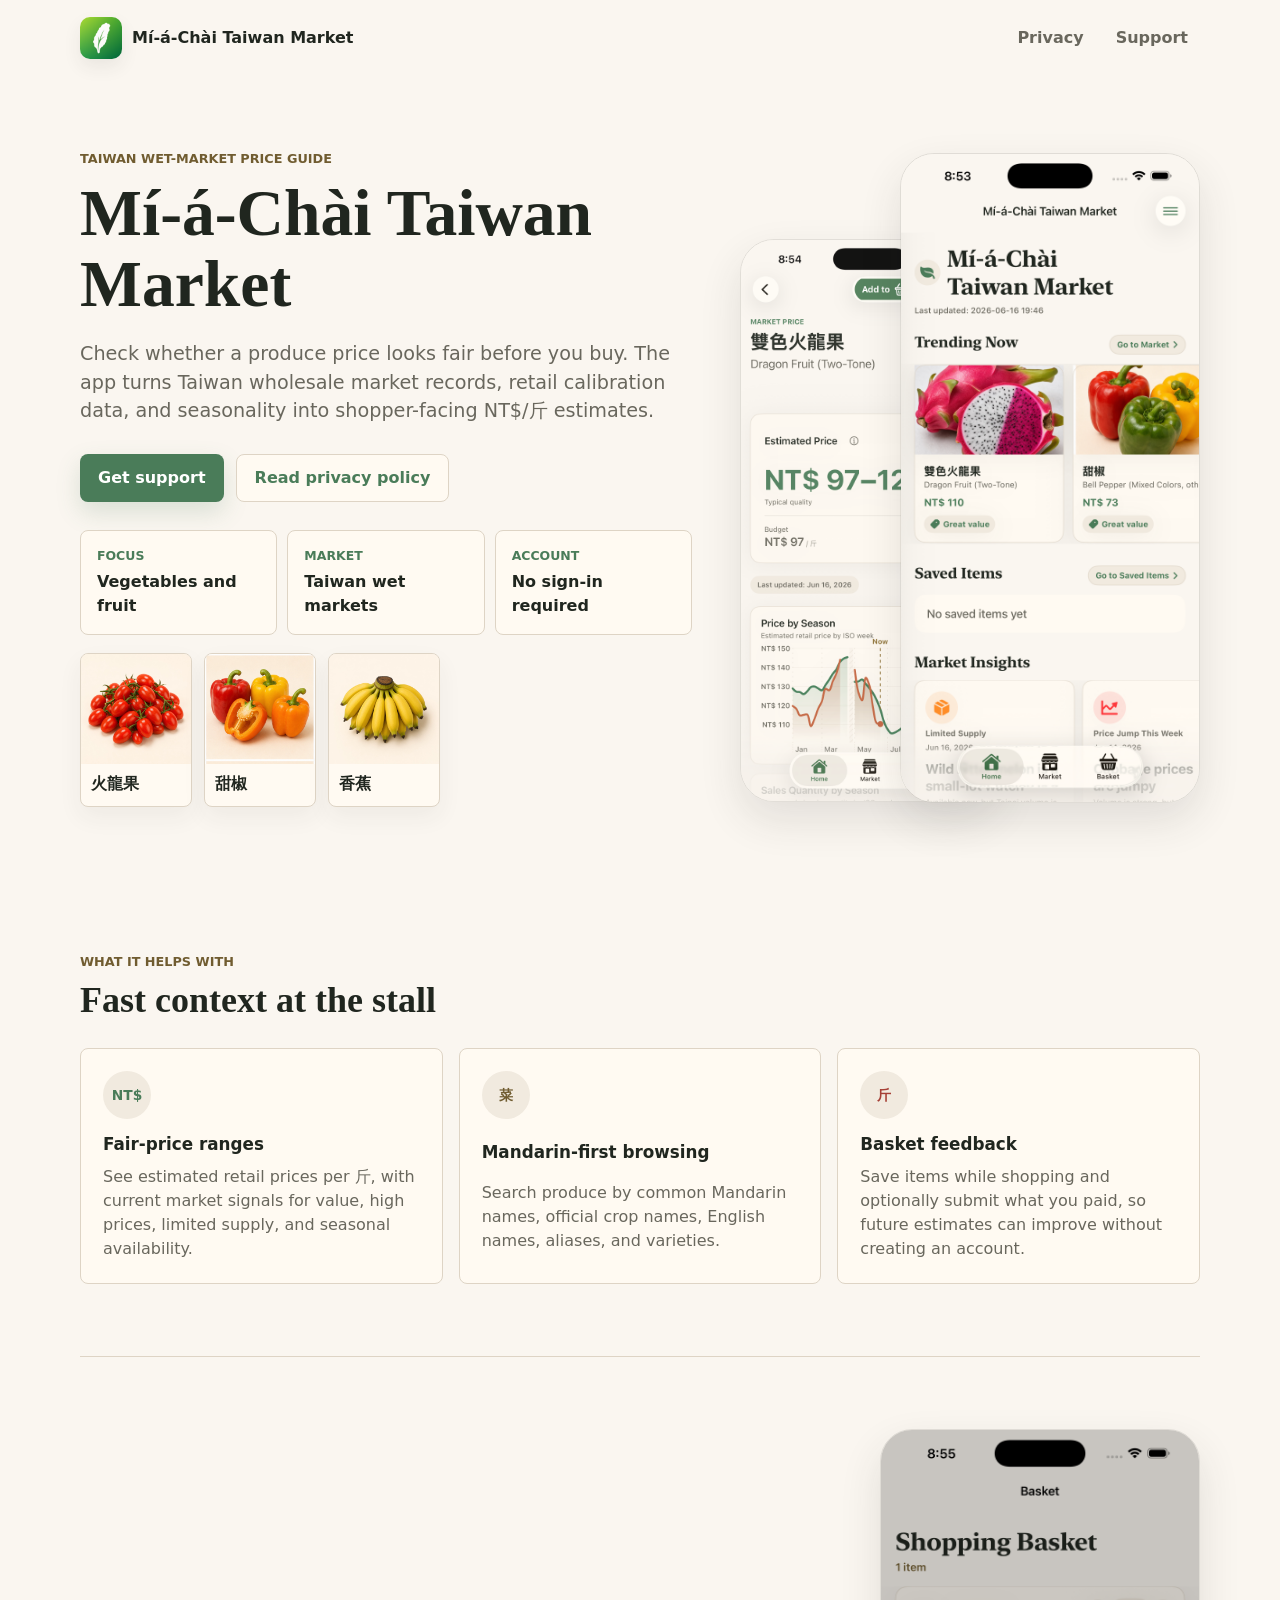
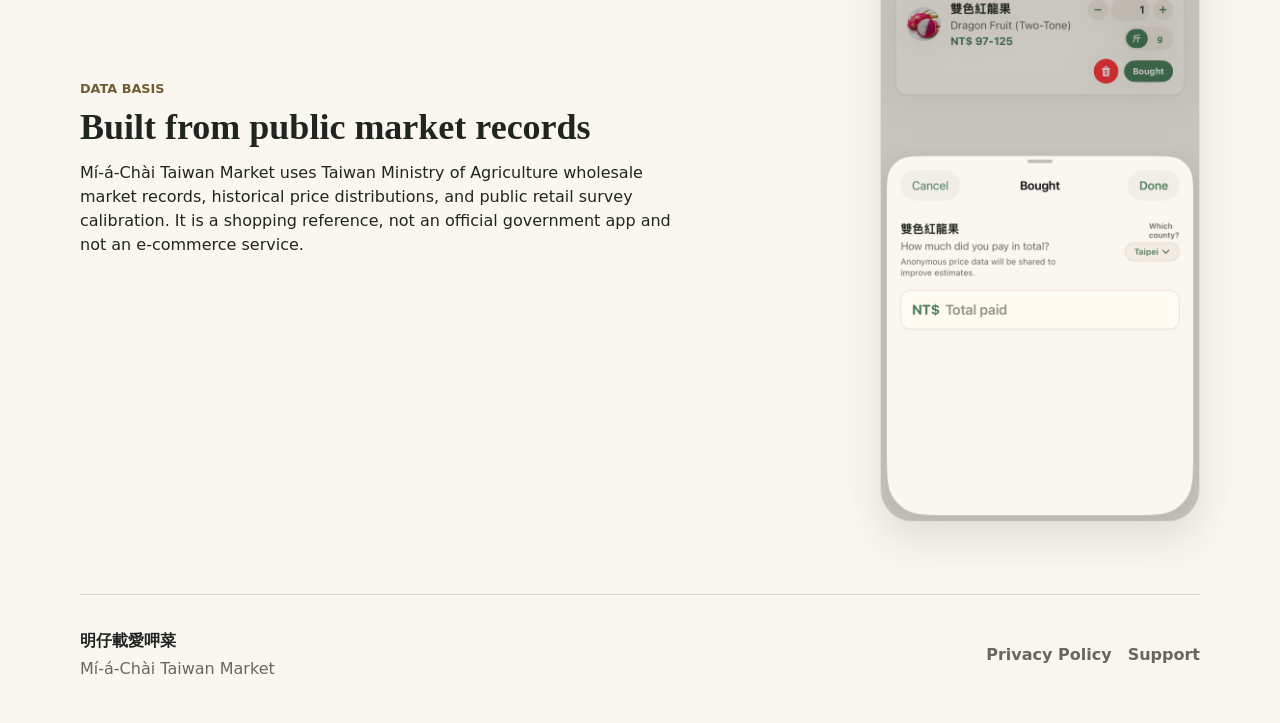
==== index.html @ 6b603c46 "Add GitHub Pages app website" ====
<!doctype html>
<html lang="en">
  <head>
    <meta charset="utf-8">
    <meta name="viewport" content="width=device-width, initial-scale=1">
    <title>Mí-á-Chài Taiwan Market</title>
    <meta
      name="description"
      content="Mí-á-Chài Taiwan Market is an iOS price guide for Taiwan wet-market shoppers."
    >
    <link rel="canonical" href="https://twbraam.github.io/miaachaitaiwan/">
    <meta property="og:title" content="Mí-á-Chài Taiwan Market">
    <meta
      property="og:description"
      content="A practical iOS price guide for Taiwan vegetables, fruit, and wet-market shopping."
    >
    <meta property="og:type" content="website">
    <meta property="og:url" content="https://twbraam.github.io/miaachaitaiwan/">
    <link rel="icon" href="assets/app-icon.png">
    <link rel="apple-touch-icon" href="assets/app-icon.png">
    <link rel="stylesheet" href="assets/styles.css">
  </head>
  <body>
    <header class="site-header">
      <a class="brand-link" href="./" aria-label="Mí-á-Chài Taiwan Market home">
        <img class="brand-icon" src="assets/app-icon.png" alt="" aria-hidden="true">
        <span class="brand-text">Mí-á-Chài Taiwan Market</span>
      </a>
      <nav class="site-nav" aria-label="Main navigation">
        <a href="privacy/">Privacy</a>
        <a href="support/">Support</a>
      </nav>
    </header>

    <main>
      <section class="hero">
        <div class="hero-copy">
          <p class="eyebrow">Taiwan wet-market price guide</p>
          <h1>Mí-á-Chài Taiwan Market</h1>
          <p class="lede">
            Check whether a produce price looks fair before you buy. The app
            turns Taiwan wholesale market records, retail calibration data, and
            seasonality into shopper-facing NT$/斤 estimates.
          </p>
          <div class="action-row" aria-label="App Store support links">
            <a class="primary-action" href="support/">Get support</a>
            <a class="secondary-action" href="privacy/">Read privacy policy</a>
          </div>
          <dl class="quick-facts">
            <div>
              <dt>Focus</dt>
              <dd>Vegetables and fruit</dd>
            </div>
            <div>
              <dt>Market</dt>
              <dd>Taiwan wet markets</dd>
            </div>
            <div>
              <dt>Account</dt>
              <dd>No sign-in required</dd>
            </div>
          </dl>
          <div class="product-strip" aria-label="Produce artwork from the app">
            <figure>
              <img src="assets/dragon-fruit.jpg" alt="Dragon fruit artwork">
              <figcaption>火龍果</figcaption>
            </figure>
            <figure>
              <img src="assets/bell-pepper.jpg" alt="Bell pepper artwork">
              <figcaption>甜椒</figcaption>
            </figure>
            <figure>
              <img src="assets/banana.jpg" alt="Banana artwork">
              <figcaption>香蕉</figcaption>
            </figure>
          </div>
        </div>

        <div class="hero-media" aria-label="App screenshots">
          <img
            class="phone-shot phone-shot-main"
            src="assets/home.png"
            alt="Home screen showing trending produce and price signals"
          >
          <img
            class="phone-shot phone-shot-side"
            src="assets/product-detail.png"
            alt="Product detail screen showing fair-price range and seasonality"
          >
        </div>
      </section>

      <section class="section-block">
        <div class="section-heading">
          <p class="eyebrow">What it helps with</p>
          <h2>Fast context at the stall</h2>
        </div>
        <div class="feature-grid">
          <article class="feature-card">
            <span class="feature-icon">NT$</span>
            <h3>Fair-price ranges</h3>
            <p>
              See estimated retail prices per 斤, with current market signals
              for value, high prices, limited supply, and seasonal availability.
            </p>
          </article>
          <article class="feature-card">
            <span class="feature-icon">菜</span>
            <h3>Mandarin-first browsing</h3>
            <p>
              Search produce by common Mandarin names, official crop names,
              English names, aliases, and varieties.
            </p>
          </article>
          <article class="feature-card">
            <span class="feature-icon">斤</span>
            <h3>Basket feedback</h3>
            <p>
              Save items while shopping and optionally submit what you paid, so
              future estimates can improve without creating an account.
            </p>
          </article>
        </div>
      </section>

      <section class="section-block data-section">
        <div class="data-copy">
          <p class="eyebrow">Data basis</p>
          <h2>Built from public market records</h2>
          <p>
            Mí-á-Chài Taiwan Market uses Taiwan Ministry of Agriculture
            wholesale market records, historical price distributions, and public
            retail survey calibration. It is a shopping reference, not an
            official government app and not an e-commerce service.
          </p>
        </div>
        <img
          class="wide-shot"
          src="assets/bought-feedback.png"
          alt="Bought feedback screen for optional price submission"
        >
      </section>
    </main>

    <footer class="site-footer">
      <div>
        <strong>明仔載愛呷菜</strong>
        <span>Mí-á-Chài Taiwan Market</span>
      </div>
      <nav aria-label="Footer navigation">
        <a href="privacy/">Privacy Policy</a>
        <a href="support/">Support</a>
      </nav>
    </footer>
  </body>
</html>
---- assets/styles.css ----
:root {
  color-scheme: light;
  --bg: #faf6f0;
  --surface: #fffaf2;
  --surface-plain: #ffffff;
  --surface-muted: #f1eadf;
  --ink: #20261f;
  --muted: #69675d;
  --line: #ded4c5;
  --green: #4a7c59;
  --green-dark: #315f43;
  --danger: #a64036;
  --amber: #705c30;
  --rise: #a25f3a;
  --shadow-color: rgba(46, 50, 48, 0.12);
  --shadow: 0 18px 42px var(--shadow-color);
}

* {
  box-sizing: border-box;
}

html {
  background: var(--bg);
}

body {
  margin: 0;
  color: var(--ink);
  font-family:
    Inter, ui-sans-serif, system-ui, -apple-system, BlinkMacSystemFont, "Segoe UI",
    sans-serif;
  line-height: 1.5;
  letter-spacing: 0;
  background: var(--bg);
}

body::selection {
  color: #ffffff;
  background: var(--green-dark);
}

a {
  color: var(--green);
  text-decoration-thickness: 1px;
  text-underline-offset: 0.18em;
}

img {
  display: block;
  max-width: 100%;
}

.site-header,
.site-footer {
  width: min(1120px, calc(100% - 32px));
  margin: 0 auto;
}

.site-header {
  min-height: 76px;
  display: flex;
  align-items: center;
  justify-content: space-between;
  gap: 18px;
}

.brand-link {
  display: inline-flex;
  align-items: center;
  gap: 10px;
  color: var(--ink);
  text-decoration: none;
  font-weight: 800;
}

.brand-icon {
  width: 42px;
  height: 42px;
  border-radius: 10px;
  box-shadow: 0 8px 18px rgba(46, 50, 48, 0.08);
}

.brand-text {
  white-space: nowrap;
}

.site-nav {
  display: flex;
  align-items: center;
  gap: 8px;
}

.site-nav a,
.site-footer a {
  color: var(--muted);
  text-decoration: none;
  font-weight: 700;
}

.site-nav a {
  padding: 9px 12px;
  border-radius: 8px;
}

.site-nav a:hover,
.site-nav a[aria-current="page"] {
  color: var(--green);
  background: rgba(74, 124, 89, 0.1);
}

.hero {
  width: min(1120px, calc(100% - 32px));
  margin: 24px auto 0;
  display: grid;
  grid-template-columns: minmax(0, 1fr) minmax(300px, 460px);
  align-items: center;
  gap: 48px;
  min-height: calc(100vh - 120px);
  padding: 24px 0 48px;
}

.hero-copy {
  max-width: 620px;
}

.eyebrow {
  margin: 0 0 10px;
  color: var(--amber);
  font-size: 0.8rem;
  font-weight: 900;
  text-transform: uppercase;
  letter-spacing: 0;
}

h1,
h2,
h3,
p {
  margin-top: 0;
}

h1,
h2,
h3 {
  line-height: 1.08;
  letter-spacing: 0;
}

h1 {
  margin-bottom: 20px;
  font-family: Georgia, "Times New Roman", serif;
  font-size: 4.1rem;
}

h2 {
  margin-bottom: 14px;
  font-family: Georgia, "Times New Roman", serif;
  font-size: 2.25rem;
}

h3 {
  margin-bottom: 10px;
  font-size: 1.05rem;
}

.lede {
  color: var(--muted);
  font-size: 1.2rem;
  max-width: 62ch;
}

.action-row {
  display: flex;
  flex-wrap: wrap;
  gap: 12px;
  margin: 28px 0;
}

.primary-action,
.secondary-action {
  display: inline-flex;
  align-items: center;
  justify-content: center;
  min-height: 46px;
  padding: 11px 18px;
  border-radius: 8px;
  font-weight: 900;
  text-decoration: none;
}

.primary-action {
  color: #ffffff;
  background: var(--green);
  box-shadow: 0 10px 24px rgba(74, 124, 89, 0.18);
}

.primary-action:hover {
  background: var(--green-dark);
}

.secondary-action {
  color: var(--green);
  background: var(--surface);
  border: 1px solid var(--line);
}

.quick-facts {
  display: grid;
  grid-template-columns: repeat(3, minmax(0, 1fr));
  gap: 10px;
  margin: 0;
}

.quick-facts div {
  padding: 16px;
  background: var(--surface);
  border: 1px solid var(--line);
  border-radius: 8px;
}

.quick-facts dt {
  color: var(--green);
  font-size: 0.78rem;
  font-weight: 900;
  text-transform: uppercase;
}

.quick-facts dd {
  margin: 4px 0 0;
  color: var(--ink);
  font-weight: 750;
}

.product-strip {
  display: flex;
  flex-wrap: wrap;
  gap: 12px;
  margin-top: 18px;
}

.product-strip figure {
  width: 112px;
  margin: 0;
  overflow: hidden;
  background: var(--surface);
  border: 1px solid var(--line);
  border-radius: 8px;
  box-shadow: 0 10px 24px rgba(46, 50, 48, 0.06);
}

.product-strip img {
  width: 100%;
  aspect-ratio: 1;
  object-fit: cover;
}

.product-strip figcaption {
  padding: 8px 10px 10px;
  color: var(--ink);
  font-weight: 900;
}

.hero-media {
  position: relative;
  min-height: 620px;
}

.phone-shot {
  width: 300px;
  border-radius: 34px;
  border: 1px solid rgba(32, 38, 31, 0.12);
  box-shadow: var(--shadow);
}

.phone-shot-main {
  position: relative;
  z-index: 2;
  margin-left: auto;
}

.phone-shot-side {
  position: absolute;
  z-index: 1;
  left: 0;
  top: 86px;
  width: 260px;
  opacity: 0.92;
}

.section-block,
.faq-section {
  width: min(1120px, calc(100% - 32px));
  margin: 0 auto;
  padding: 72px 0;
}

.section-heading {
  max-width: 680px;
  margin-bottom: 28px;
}

.feature-grid {
  display: grid;
  grid-template-columns: repeat(3, minmax(0, 1fr));
  gap: 16px;
}

.feature-grid.two-column {
  grid-template-columns: repeat(2, minmax(0, 1fr));
}

.feature-card,
.faq-item {
  padding: 22px;
  background: var(--surface);
  border: 1px solid var(--line);
  border-radius: 8px;
}

.feature-card {
  display: grid;
  gap: 2px;
}

.feature-icon {
  display: inline-grid;
  place-items: center;
  width: 48px;
  height: 48px;
  margin-bottom: 14px;
  color: var(--green);
  background: var(--surface-muted);
  border-radius: 999px;
  font-size: 0.86rem;
  font-weight: 900;
}

.feature-card:nth-child(2) .feature-icon {
  color: var(--amber);
}

.feature-card:nth-child(3) .feature-icon {
  color: var(--danger);
}

.feature-card p,
.faq-item p,
.legal-section p,
.support-note {
  margin-bottom: 0;
  color: var(--muted);
}

.data-section {
  display: grid;
  grid-template-columns: minmax(0, 1fr) 320px;
  align-items: center;
  gap: 42px;
  border-top: 1px solid var(--line);
}

.data-copy {
  max-width: 620px;
}

.wide-shot,
.support-shot {
  border-radius: 32px;
  border: 1px solid rgba(32, 38, 31, 0.12);
  box-shadow: var(--shadow);
}

.site-footer {
  display: flex;
  align-items: center;
  justify-content: space-between;
  gap: 18px;
  padding: 34px 0 42px;
  border-top: 1px solid var(--line);
}

.site-footer div {
  display: grid;
  gap: 4px;
}

.site-footer span {
  color: var(--muted);
}

.site-footer nav {
  display: flex;
  gap: 16px;
}

.legal-page,
.support-page {
  width: min(900px, calc(100% - 32px));
  margin: 52px auto 80px;
}

.page-hero {
  display: grid;
  grid-template-columns: minmax(0, 1fr) 118px;
  align-items: center;
  gap: 32px;
  margin-bottom: 28px;
}

.page-icon {
  width: 118px;
  height: 118px;
  border-radius: 24px;
  box-shadow: var(--shadow);
}

.legal-page h1,
.support-page h1 {
  font-size: 3.2rem;
}

.updated {
  color: var(--muted);
  font-weight: 800;
}

.legal-section {
  padding: 28px 0;
  border-top: 1px solid var(--line);
}

.legal-section h2 {
  font-size: 1.7rem;
}

.legal-section ul {
  margin: 0;
  padding-left: 1.2rem;
  color: var(--muted);
}

.legal-section li + li {
  margin-top: 8px;
}

.support-page {
  width: min(1120px, calc(100% - 32px));
}

.support-page .section-block,
.support-page .faq-section {
  width: 100%;
}

.support-hero {
  display: grid;
  grid-template-columns: minmax(0, 1fr) 360px;
  align-items: center;
  gap: 44px;
  padding: 24px 0 62px;
  border-bottom: 1px solid var(--line);
}

.support-media {
  position: relative;
  min-height: 440px;
}

.support-product {
  position: absolute;
  right: 168px;
  bottom: 26px;
  width: 142px;
  aspect-ratio: 1;
  object-fit: cover;
  border: 1px solid var(--line);
  border-radius: 8px;
  box-shadow: var(--shadow);
}

.compact-section {
  padding-bottom: 44px;
}

.support-note {
  margin-top: 18px;
  font-weight: 700;
}

.faq-list {
  display: grid;
  grid-template-columns: repeat(2, minmax(0, 1fr));
  gap: 16px;
}

.faq-item h3 {
  color: var(--green);
}

@media (max-width: 900px) {
  .hero,
  .support-hero,
  .data-section {
    grid-template-columns: 1fr;
  }

  .hero {
    min-height: 0;
    gap: 28px;
  }

  .hero-media {
    min-height: 470px;
    max-width: 460px;
  }

  .phone-shot {
    width: 250px;
  }

  .phone-shot-side {
    width: 215px;
  }

  .support-shot,
  .wide-shot {
    width: 260px;
  }

  .support-media {
    min-height: 400px;
    max-width: 380px;
  }

  .support-product {
    right: 92px;
  }

  .feature-grid,
  .feature-grid.two-column,
  .faq-list,
  .quick-facts {
    grid-template-columns: 1fr;
  }
}

@media (max-width: 640px) {
  .site-header {
    align-items: flex-start;
    flex-direction: column;
    padding-top: 18px;
  }

  .brand-text {
    white-space: normal;
  }

  h1,
  .legal-page h1,
  .support-page h1 {
    font-size: 2.55rem;
  }

  h2 {
    font-size: 1.9rem;
  }

  .page-hero {
    grid-template-columns: 1fr;
  }

  .page-icon {
    width: 88px;
    height: 88px;
    border-radius: 18px;
  }

  .hero-media {
    min-height: 390px;
  }

  .phone-shot {
    width: 210px;
    border-radius: 28px;
  }

  .phone-shot-side {
    width: 180px;
    top: 58px;
  }

  .site-footer {
    align-items: flex-start;
    flex-direction: column;
  }
}
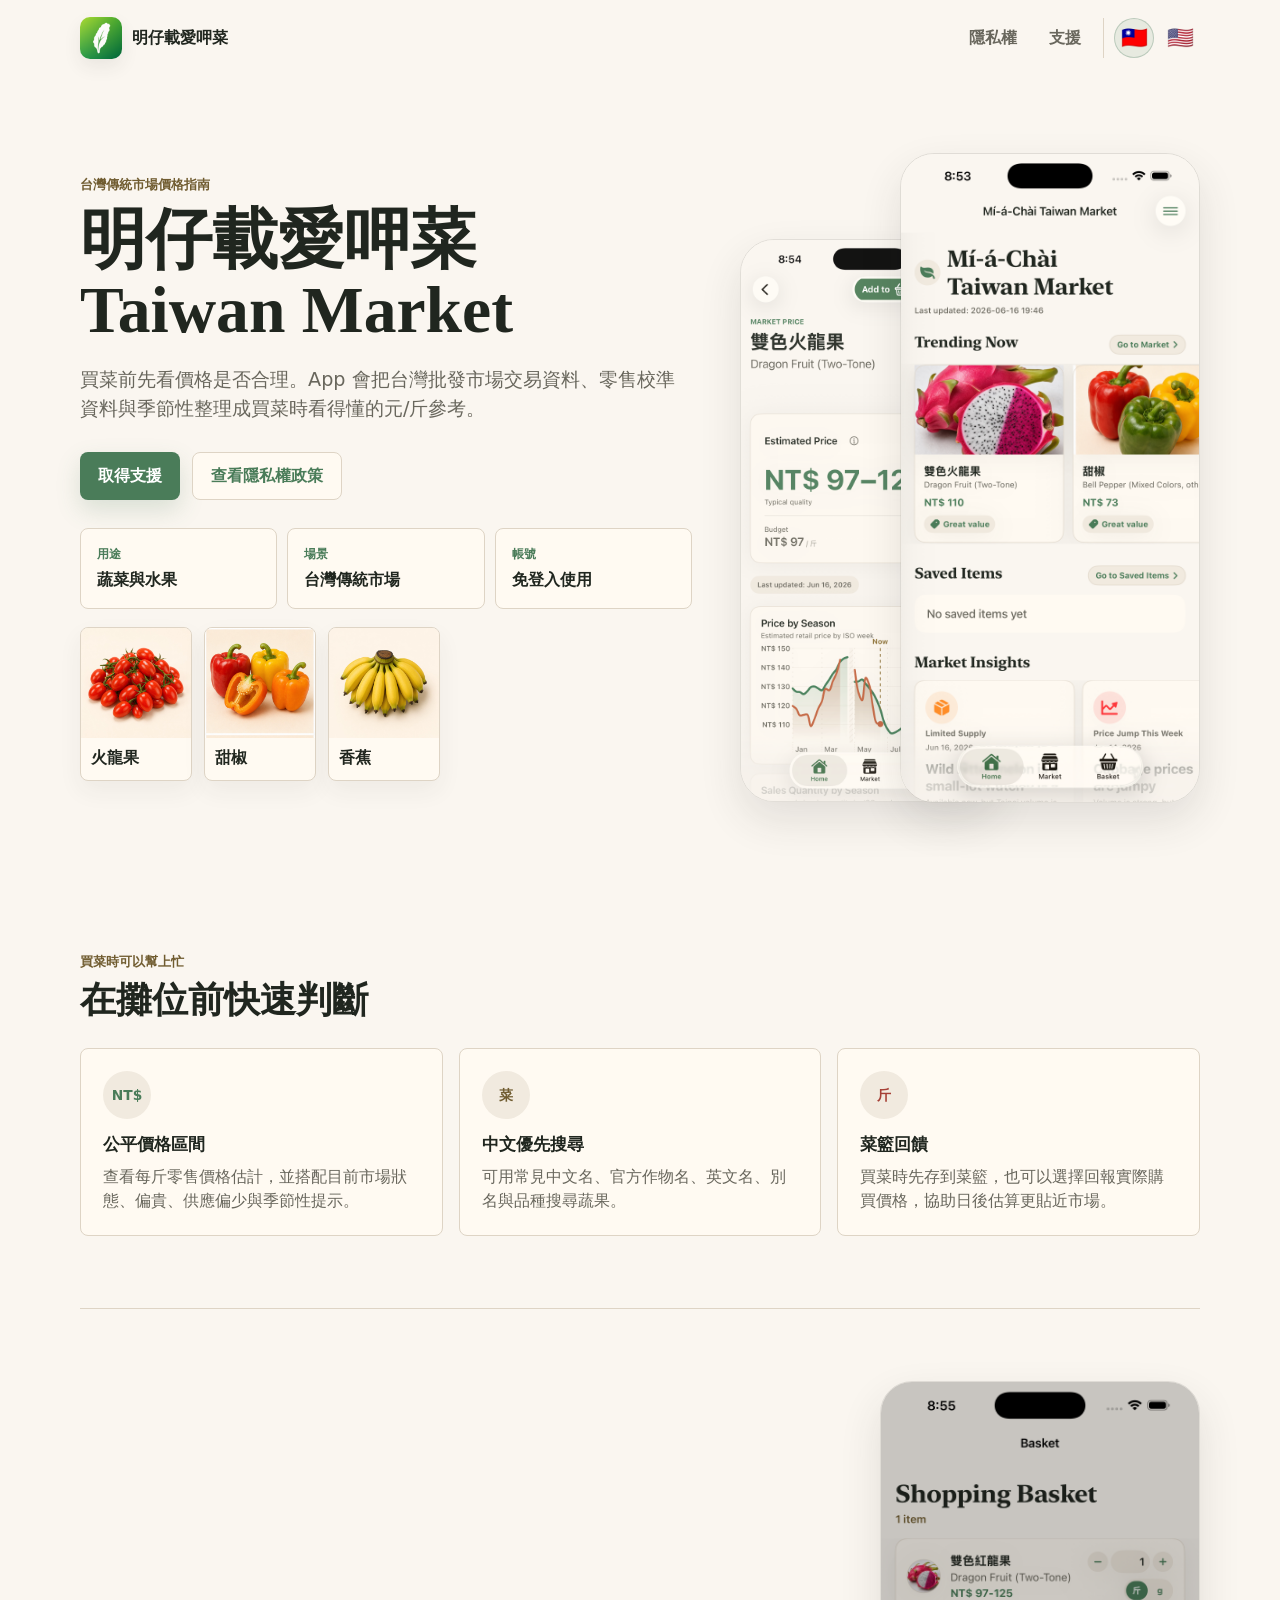
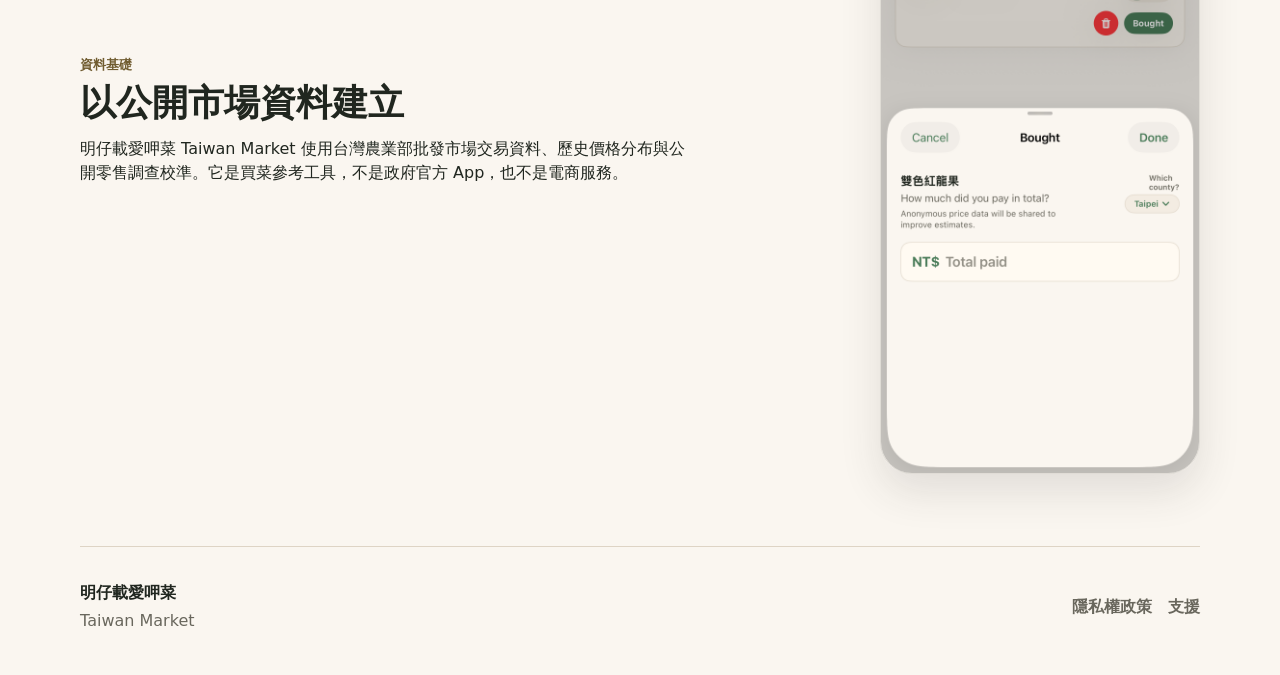
==== commit 3187fac9: "Add bilingual GitHub Pages site" ====
--- a/index.html
+++ b/index.html
@@ -1,123 +1,132 @@
 <!doctype html>
-<html lang="en">
+<html lang="zh-Hant-TW">
   <head>
     <meta charset="utf-8">
     <meta name="viewport" content="width=device-width, initial-scale=1">
-    <title>Mí-á-Chài Taiwan Market</title>
+    <title>明仔載愛呷菜 Taiwan Market</title>
     <meta
       name="description"
-      content="Mí-á-Chài Taiwan Market is an iOS price guide for Taiwan wet-market shoppers."
+      content="明仔載愛呷菜 Taiwan Market 是給台灣傳統市場買菜使用的 iOS 價格參考工具。"
     >
     <link rel="canonical" href="https://twbraam.github.io/miaachaitaiwan/">
-    <meta property="og:title" content="Mí-á-Chài Taiwan Market">
+    <link rel="alternate" hreflang="zh-Hant-TW" href="https://twbraam.github.io/miaachaitaiwan/">
+    <link rel="alternate" hreflang="en" href="https://twbraam.github.io/miaachaitaiwan/en/">
+    <link rel="alternate" hreflang="x-default" href="https://twbraam.github.io/miaachaitaiwan/">
+    <meta property="og:title" content="明仔載愛呷菜 Taiwan Market">
     <meta
       property="og:description"
-      content="A practical iOS price guide for Taiwan vegetables, fruit, and wet-market shopping."
+      content="買菜前快速參考台灣蔬菜、水果與傳統市場價格。"
     >
     <meta property="og:type" content="website">
     <meta property="og:url" content="https://twbraam.github.io/miaachaitaiwan/">
+    <meta property="og:locale" content="zh_TW">
     <link rel="icon" href="assets/app-icon.png">
     <link rel="apple-touch-icon" href="assets/app-icon.png">
     <link rel="stylesheet" href="assets/styles.css">
   </head>
   <body>
     <header class="site-header">
-      <a class="brand-link" href="./" aria-label="Mí-á-Chài Taiwan Market home">
+      <a class="brand-link" href="./" aria-label="明仔載愛呷菜 Taiwan Market 首頁">
         <img class="brand-icon" src="assets/app-icon.png" alt="" aria-hidden="true">
-        <span class="brand-text">Mí-á-Chài Taiwan Market</span>
+        <span class="brand-text">明仔載愛呷菜</span>
       </a>
-      <nav class="site-nav" aria-label="Main navigation">
-        <a href="privacy/">Privacy</a>
-        <a href="support/">Support</a>
-      </nav>
+      <div class="header-actions">
+        <nav class="site-nav" aria-label="主選單">
+          <a href="privacy/">隱私權</a>
+          <a href="support/">支援</a>
+        </nav>
+        <nav class="language-switcher" aria-label="語言">
+          <a class="flag-link" href="./" aria-current="page" lang="zh-Hant-TW" aria-label="繁體中文（中華民國）" title="繁體中文（中華民國）">
+            <span aria-hidden="true">🇹🇼</span>
+          </a>
+          <a class="flag-link" href="en/" lang="en" aria-label="English (United States)" title="English (United States)">
+            <span aria-hidden="true">🇺🇸</span>
+          </a>
+        </nav>
+      </div>
     </header>
 
     <main>
       <section class="hero">
         <div class="hero-copy">
-          <p class="eyebrow">Taiwan wet-market price guide</p>
-          <h1>Mí-á-Chài Taiwan Market</h1>
+          <p class="eyebrow">台灣傳統市場價格指南</p>
+          <h1>明仔載愛呷菜 Taiwan Market</h1>
           <p class="lede">
-            Check whether a produce price looks fair before you buy. The app
-            turns Taiwan wholesale market records, retail calibration data, and
-            seasonality into shopper-facing NT$/斤 estimates.
+            買菜前先看價格是否合理。App 會把台灣批發市場交易資料、零售校準資料與季節性整理成買菜時看得懂的元/斤參考。
           </p>
-          <div class="action-row" aria-label="App Store support links">
-            <a class="primary-action" href="support/">Get support</a>
-            <a class="secondary-action" href="privacy/">Read privacy policy</a>
+          <div class="action-row" aria-label="App Store 支援連結">
+            <a class="primary-action" href="support/">取得支援</a>
+            <a class="secondary-action" href="privacy/">查看隱私權政策</a>
           </div>
           <dl class="quick-facts">
             <div>
-              <dt>Focus</dt>
-              <dd>Vegetables and fruit</dd>
+              <dt>用途</dt>
+              <dd>蔬菜與水果</dd>
             </div>
             <div>
-              <dt>Market</dt>
-              <dd>Taiwan wet markets</dd>
+              <dt>場景</dt>
+              <dd>台灣傳統市場</dd>
             </div>
             <div>
-              <dt>Account</dt>
-              <dd>No sign-in required</dd>
+              <dt>帳號</dt>
+              <dd>免登入使用</dd>
             </div>
           </dl>
-          <div class="product-strip" aria-label="Produce artwork from the app">
+          <div class="product-strip" aria-label="App 內的蔬果插圖">
             <figure>
-              <img src="assets/dragon-fruit.jpg" alt="Dragon fruit artwork">
+              <img src="assets/dragon-fruit.jpg" alt="火龍果插圖">
               <figcaption>火龍果</figcaption>
             </figure>
             <figure>
-              <img src="assets/bell-pepper.jpg" alt="Bell pepper artwork">
+              <img src="assets/bell-pepper.jpg" alt="甜椒插圖">
               <figcaption>甜椒</figcaption>
             </figure>
             <figure>
-              <img src="assets/banana.jpg" alt="Banana artwork">
+              <img src="assets/banana.jpg" alt="香蕉插圖">
               <figcaption>香蕉</figcaption>
             </figure>
           </div>
         </div>
 
-        <div class="hero-media" aria-label="App screenshots">
+        <div class="hero-media" aria-label="App 畫面截圖">
           <img
             class="phone-shot phone-shot-main"
             src="assets/home.png"
-            alt="Home screen showing trending produce and price signals"
+            alt="首頁顯示近期蔬果與價格訊號"
           >
           <img
             class="phone-shot phone-shot-side"
             src="assets/product-detail.png"
-            alt="Product detail screen showing fair-price range and seasonality"
+            alt="商品詳細頁顯示公平價格區間與季節性"
           >
         </div>
       </section>
 
       <section class="section-block">
         <div class="section-heading">
-          <p class="eyebrow">What it helps with</p>
-          <h2>Fast context at the stall</h2>
+          <p class="eyebrow">買菜時可以幫上忙</p>
+          <h2>在攤位前快速判斷</h2>
         </div>
         <div class="feature-grid">
           <article class="feature-card">
             <span class="feature-icon">NT$</span>
-            <h3>Fair-price ranges</h3>
+            <h3>公平價格區間</h3>
             <p>
-              See estimated retail prices per 斤, with current market signals
-              for value, high prices, limited supply, and seasonal availability.
+              查看每斤零售價格估計，並搭配目前市場狀態、偏貴、供應偏少與季節性提示。
             </p>
           </article>
           <article class="feature-card">
             <span class="feature-icon">菜</span>
-            <h3>Mandarin-first browsing</h3>
+            <h3>中文優先搜尋</h3>
             <p>
-              Search produce by common Mandarin names, official crop names,
-              English names, aliases, and varieties.
+              可用常見中文名、官方作物名、英文名、別名與品種搜尋蔬果。
             </p>
           </article>
           <article class="feature-card">
             <span class="feature-icon">斤</span>
-            <h3>Basket feedback</h3>
+            <h3>菜籃回饋</h3>
             <p>
-              Save items while shopping and optionally submit what you paid, so
-              future estimates can improve without creating an account.
+              買菜時先存到菜籃，也可以選擇回報實際購買價格，協助日後估算更貼近市場。
             </p>
           </article>
         </div>
@@ -125,19 +134,16 @@
 
       <section class="section-block data-section">
         <div class="data-copy">
-          <p class="eyebrow">Data basis</p>
-          <h2>Built from public market records</h2>
+          <p class="eyebrow">資料基礎</p>
+          <h2>以公開市場資料建立</h2>
           <p>
-            Mí-á-Chài Taiwan Market uses Taiwan Ministry of Agriculture
-            wholesale market records, historical price distributions, and public
-            retail survey calibration. It is a shopping reference, not an
-            official government app and not an e-commerce service.
+            明仔載愛呷菜 Taiwan Market 使用台灣農業部批發市場交易資料、歷史價格分布與公開零售調查校準。它是買菜參考工具，不是政府官方 App，也不是電商服務。
           </p>
         </div>
         <img
           class="wide-shot"
           src="assets/bought-feedback.png"
-          alt="Bought feedback screen for optional price submission"
+          alt="回報購買價格的畫面"
         >
       </section>
     </main>
@@ -145,11 +151,11 @@
     <footer class="site-footer">
       <div>
         <strong>明仔載愛呷菜</strong>
-        <span>Mí-á-Chài Taiwan Market</span>
+        <span>Taiwan Market</span>
       </div>
-      <nav aria-label="Footer navigation">
-        <a href="privacy/">Privacy Policy</a>
-        <a href="support/">Support</a>
+      <nav aria-label="頁尾選單">
+        <a href="privacy/">隱私權政策</a>
+        <a href="support/">支援</a>
       </nav>
     </footer>
   </body>
--- a/assets/styles.css
+++ b/assets/styles.css
@@ -29,7 +29,7 @@
   color: var(--ink);
   font-family:
     Inter, ui-sans-serif, system-ui, -apple-system, BlinkMacSystemFont, "Segoe UI",
-    sans-serif;
+    "Noto Sans TC", "PingFang TC", "Microsoft JhengHei", sans-serif;
   line-height: 1.5;
   letter-spacing: 0;
   background: var(--bg);
@@ -85,10 +85,26 @@
   white-space: nowrap;
 }
 
+.header-actions {
+  display: flex;
+  align-items: center;
+  justify-content: flex-end;
+  gap: 10px;
+  margin-left: auto;
+}
+
 .site-nav {
   display: flex;
   align-items: center;
   gap: 8px;
+}
+
+.language-switcher {
+  display: flex;
+  align-items: center;
+  gap: 6px;
+  padding-left: 10px;
+  border-left: 1px solid var(--line);
 }
 
 .site-nav a,
@@ -103,10 +119,28 @@
   border-radius: 8px;
 }
 
+.flag-link {
+  display: inline-grid;
+  place-items: center;
+  width: 40px;
+  height: 40px;
+  border: 1px solid transparent;
+  border-radius: 999px;
+  text-decoration: none;
+  font-size: 1.35rem;
+  line-height: 1;
+}
+
 .site-nav a:hover,
-.site-nav a[aria-current="page"] {
+.site-nav a[aria-current="page"],
+.flag-link:hover,
+.flag-link[aria-current="page"] {
   color: var(--green);
   background: rgba(74, 124, 89, 0.1);
+}
+
+.flag-link[aria-current="page"] {
+  border-color: rgba(74, 124, 89, 0.28);
 }
 
 .hero {
@@ -312,10 +346,12 @@
 
 .feature-card,
 .faq-item {
+  min-width: 0;
   padding: 22px;
   background: var(--surface);
   border: 1px solid var(--line);
   border-radius: 8px;
+  overflow-wrap: anywhere;
 }
 
 .feature-card {
@@ -552,6 +588,20 @@
     padding-top: 18px;
   }
 
+  .header-actions {
+    width: 100%;
+    justify-content: space-between;
+    margin-left: 0;
+  }
+
+  .site-nav {
+    flex-wrap: wrap;
+  }
+
+  .language-switcher {
+    flex: 0 0 auto;
+  }
+
   .brand-text {
     white-space: normal;
   }
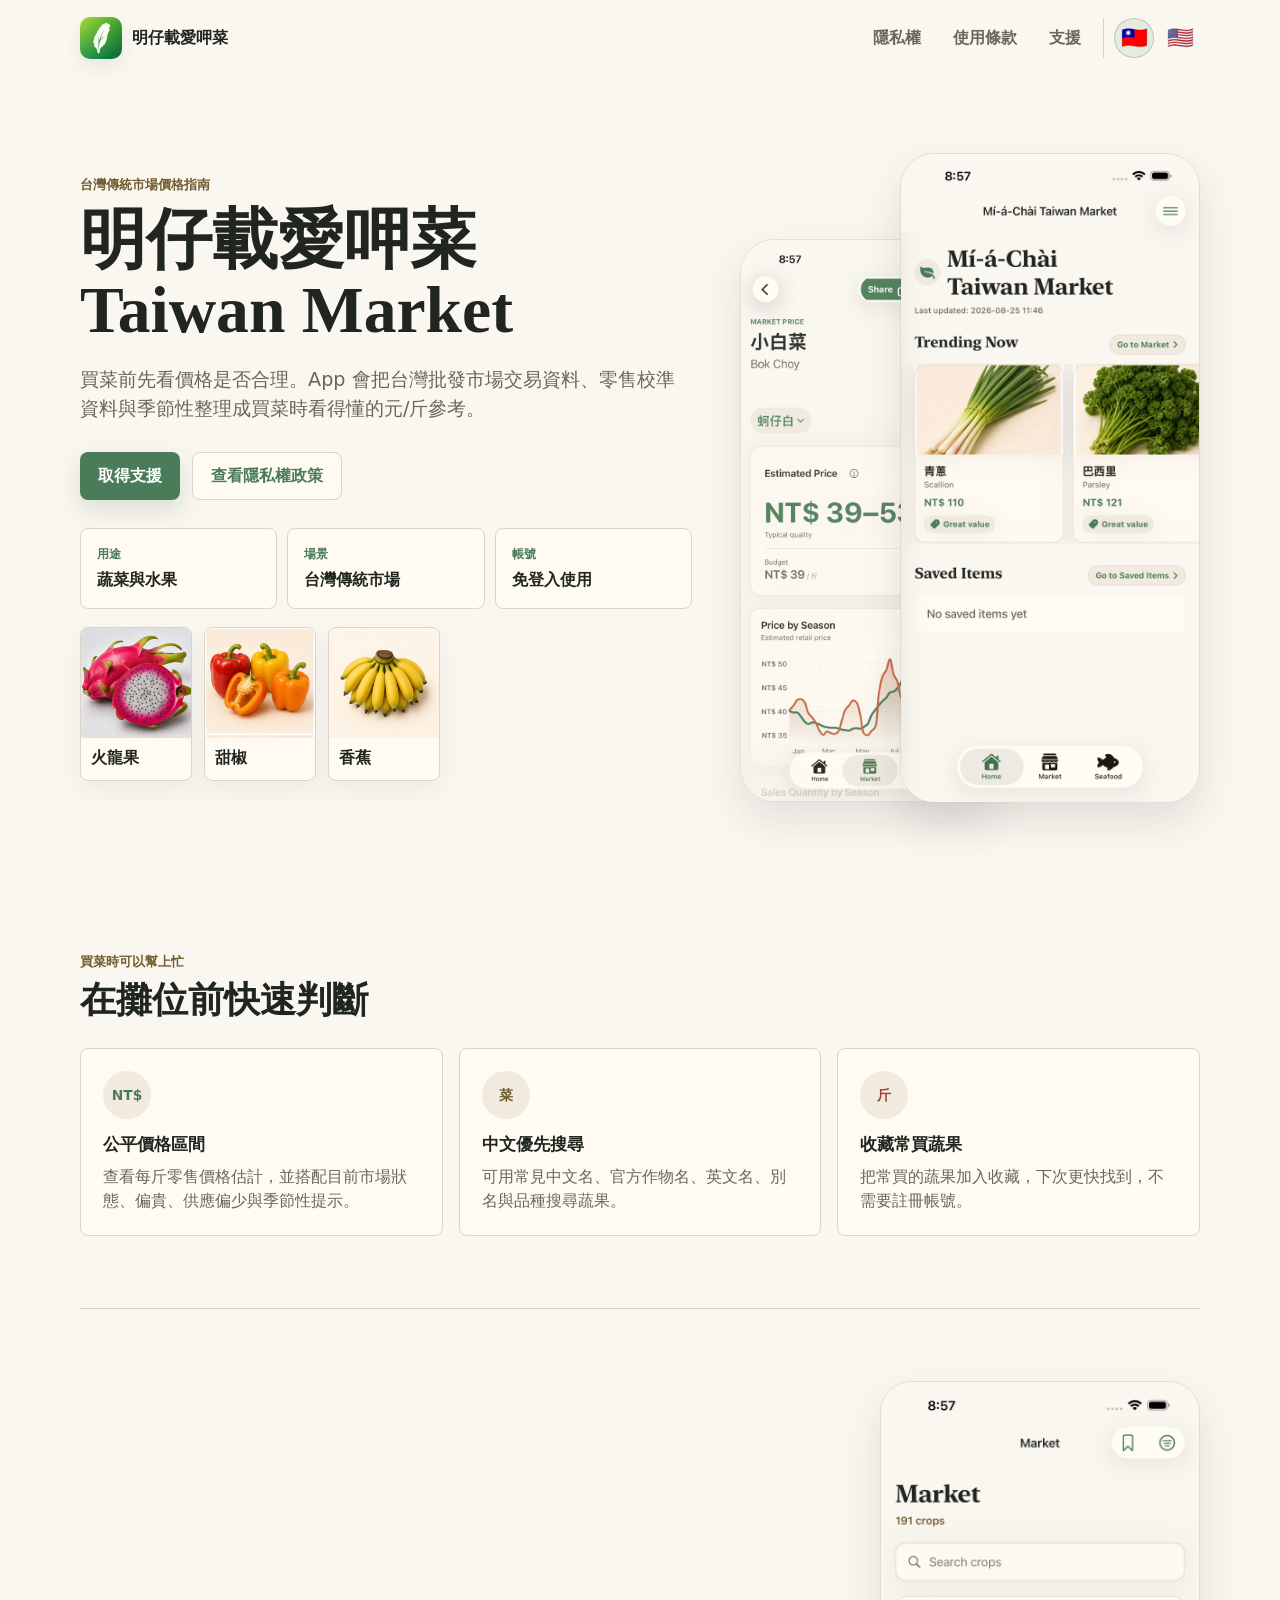
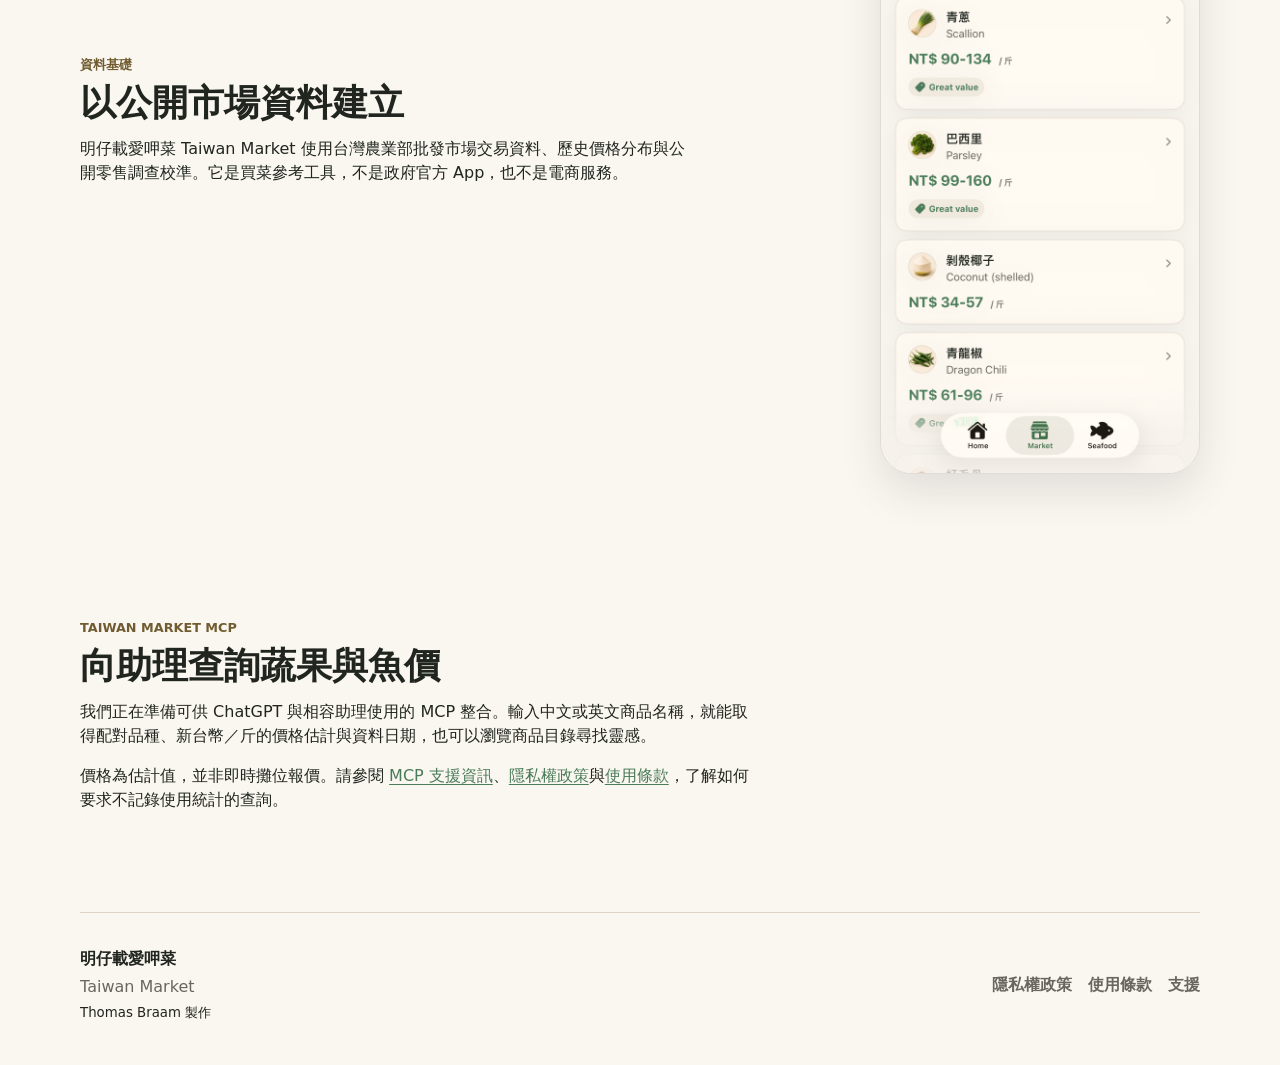
==== commit 52652cbc: "Update MCP website policies and remove retired basket feedback" ====
--- a/index.html
+++ b/index.html
@@ -33,6 +33,7 @@
       <div class="header-actions">
         <nav class="site-nav" aria-label="主選單">
           <a href="privacy/">隱私權</a>
+          <a href="terms/">使用條款</a>
           <a href="support/">支援</a>
         </nav>
         <nav class="language-switcher" aria-label="語言">
@@ -124,9 +125,9 @@
           </article>
           <article class="feature-card">
             <span class="feature-icon">斤</span>
-            <h3>菜籃回饋</h3>
+            <h3>收藏常買蔬果</h3>
             <p>
-              買菜時先存到菜籃，也可以選擇回報實際購買價格，協助日後估算更貼近市場。
+              把常買的蔬果加入收藏，下次更快找到，不需要註冊帳號。
             </p>
           </article>
         </div>
@@ -142,9 +143,17 @@
         </div>
         <img
           class="wide-shot"
-          src="assets/bought-feedback.png"
-          alt="回報購買價格的畫面"
+          src="assets/market.png"
+          alt="市場瀏覽畫面顯示蔬果與價格估計"
         >
+      </section>
+      <section class="section-block" id="mcp">
+        <div class="section-heading">
+          <p class="eyebrow">Taiwan Market MCP</p>
+          <h2>向助理查詢蔬果與魚價</h2>
+          <p>我們正在準備可供 ChatGPT 與相容助理使用的 MCP 整合。輸入中文或英文商品名稱，就能取得配對品種、新台幣／斤的價格估計與資料日期，也可以瀏覽商品目錄尋找靈感。</p>
+          <p>價格為估計值，並非即時攤位報價。請參閱 <a href="support/#mcp">MCP 支援資訊</a>、<a href="privacy/">隱私權政策</a>與<a href="terms/">使用條款</a>，了解如何要求不記錄使用統計的查詢。</p>
+        </div>
       </section>
     </main>
 
@@ -152,9 +161,11 @@
       <div>
         <strong>明仔載愛呷菜</strong>
         <span>Taiwan Market</span>
+        <small>Thomas Braam 製作</small>
       </div>
       <nav aria-label="頁尾選單">
         <a href="privacy/">隱私權政策</a>
+        <a href="terms/">使用條款</a>
         <a href="support/">支援</a>
       </nav>
     </footer>
--- a/assets/styles.css
+++ b/assets/styles.css
@@ -476,6 +476,10 @@
   color: var(--muted);
 }
 
+.legal-section p + p {
+  margin-top: 16px;
+}
+
 .legal-section li + li {
   margin-top: 8px;
 }
@@ -500,19 +504,8 @@
 
 .support-media {
   position: relative;
-  min-height: 440px;
-}
-
-.support-product {
-  position: absolute;
-  right: 168px;
-  bottom: 26px;
-  width: 142px;
-  aspect-ratio: 1;
-  object-fit: cover;
-  border: 1px solid var(--line);
-  border-radius: 8px;
-  box-shadow: var(--shadow);
+  display: flex;
+  justify-content: center;
 }
 
 .compact-section {
@@ -565,12 +558,7 @@
   }
 
   .support-media {
-    min-height: 400px;
     max-width: 380px;
-  }
-
-  .support-product {
-    right: 92px;
   }
 
   .feature-grid,
@@ -598,6 +586,10 @@
     flex-wrap: wrap;
   }
 
+  .site-nav a {
+    padding: 9px 8px;
+  }
+
   .language-switcher {
     flex: 0 0 auto;
   }
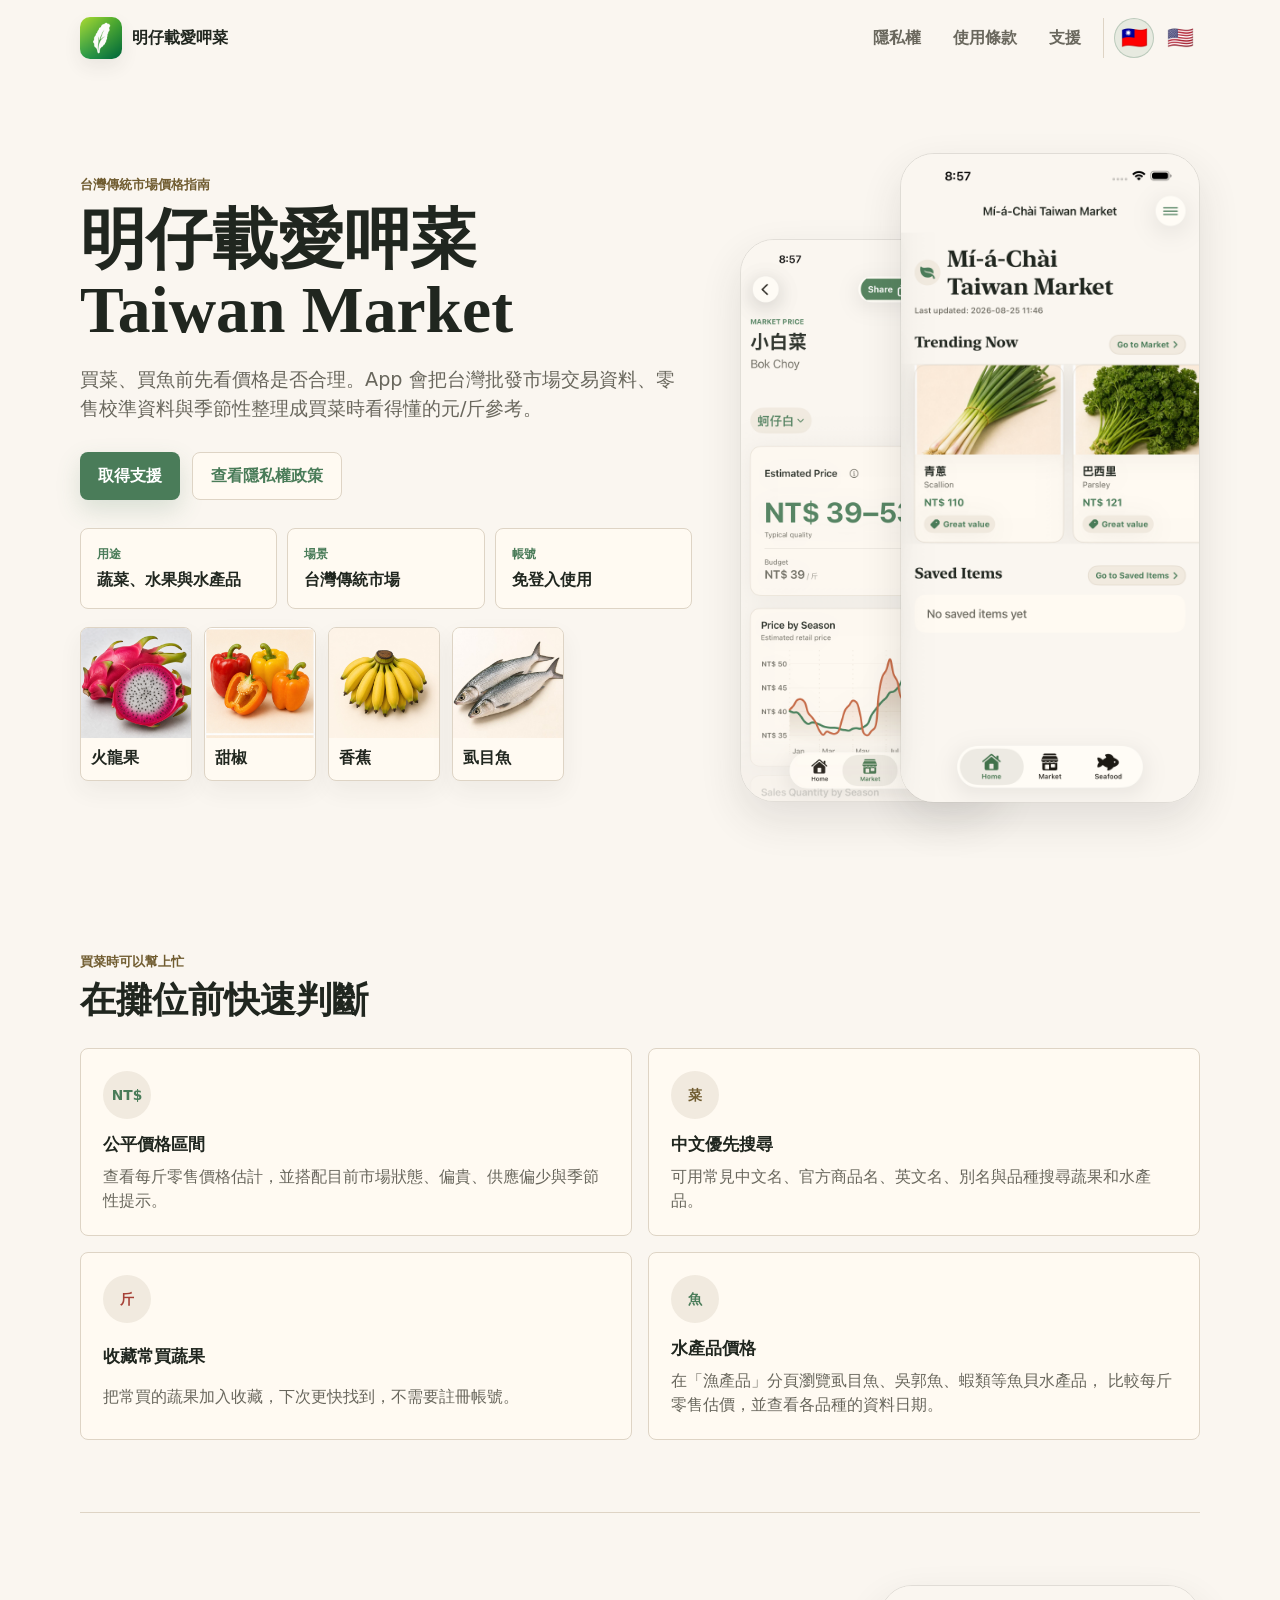
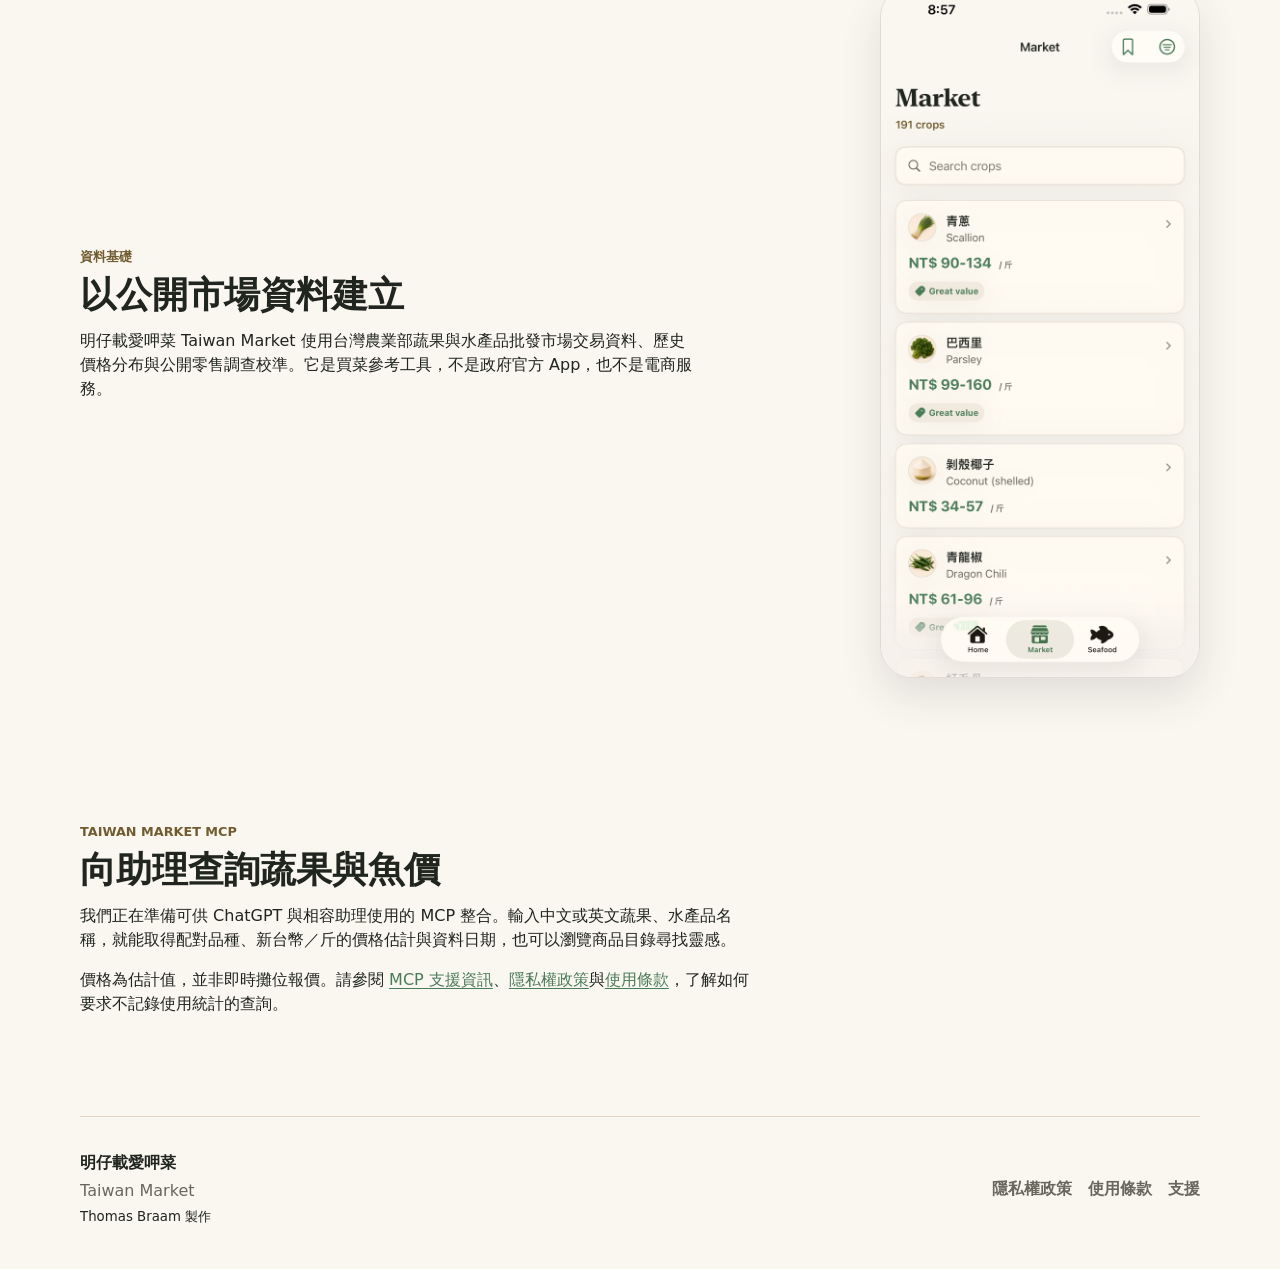
==== commit 7cdda823: "Include seafood across the bilingual website" ====
--- a/index.html
+++ b/index.html
@@ -6,7 +6,7 @@
     <title>明仔載愛呷菜 Taiwan Market</title>
     <meta
       name="description"
-      content="明仔載愛呷菜 Taiwan Market 是給台灣傳統市場買菜使用的 iOS 價格參考工具。"
+      content="明仔載愛呷菜 Taiwan Market 是台灣傳統市場蔬菜、水果與水產品的 iOS 價格參考工具。"
     >
     <link rel="canonical" href="https://twbraam.github.io/miaachaitaiwan/">
     <link rel="alternate" hreflang="zh-Hant-TW" href="https://twbraam.github.io/miaachaitaiwan/">
@@ -15,7 +15,7 @@
     <meta property="og:title" content="明仔載愛呷菜 Taiwan Market">
     <meta
       property="og:description"
-      content="買菜前快速參考台灣蔬菜、水果與傳統市場價格。"
+      content="買菜、買魚前快速參考台灣蔬菜、水果與水產品價格。"
     >
     <meta property="og:type" content="website">
     <meta property="og:url" content="https://twbraam.github.io/miaachaitaiwan/">
@@ -53,7 +53,7 @@
           <p class="eyebrow">台灣傳統市場價格指南</p>
           <h1>明仔載愛呷菜 Taiwan Market</h1>
           <p class="lede">
-            買菜前先看價格是否合理。App 會把台灣批發市場交易資料、零售校準資料與季節性整理成買菜時看得懂的元/斤參考。
+            買菜、買魚前先看價格是否合理。App 會把台灣批發市場交易資料、零售校準資料與季節性整理成買菜時看得懂的元/斤參考。
           </p>
           <div class="action-row" aria-label="App Store 支援連結">
             <a class="primary-action" href="support/">取得支援</a>
@@ -62,7 +62,7 @@
           <dl class="quick-facts">
             <div>
               <dt>用途</dt>
-              <dd>蔬菜與水果</dd>
+              <dd>蔬菜、水果與水產品</dd>
             </div>
             <div>
               <dt>場景</dt>
@@ -73,7 +73,7 @@
               <dd>免登入使用</dd>
             </div>
           </dl>
-          <div class="product-strip" aria-label="App 內的蔬果插圖">
+          <div class="product-strip" aria-label="App 內的蔬果與水產品插圖">
             <figure>
               <img src="assets/dragon-fruit.jpg" alt="火龍果插圖">
               <figcaption>火龍果</figcaption>
@@ -85,6 +85,10 @@
             <figure>
               <img src="assets/banana.jpg" alt="香蕉插圖">
               <figcaption>香蕉</figcaption>
+            </figure>
+            <figure>
+              <img src="assets/milkfish.jpg" alt="虱目魚插圖">
+              <figcaption>虱目魚</figcaption>
             </figure>
           </div>
         </div>
@@ -108,7 +112,7 @@
           <p class="eyebrow">買菜時可以幫上忙</p>
           <h2>在攤位前快速判斷</h2>
         </div>
-        <div class="feature-grid">
+        <div class="feature-grid two-column">
           <article class="feature-card">
             <span class="feature-icon">NT$</span>
             <h3>公平價格區間</h3>
@@ -120,7 +124,7 @@
             <span class="feature-icon">菜</span>
             <h3>中文優先搜尋</h3>
             <p>
-              可用常見中文名、官方作物名、英文名、別名與品種搜尋蔬果。
+              可用常見中文名、官方商品名、英文名、別名與品種搜尋蔬果和水產品。
             </p>
           </article>
           <article class="feature-card">
@@ -128,6 +132,14 @@
             <h3>收藏常買蔬果</h3>
             <p>
               把常買的蔬果加入收藏，下次更快找到，不需要註冊帳號。
+            </p>
+          </article>
+          <article class="feature-card">
+            <span class="feature-icon">魚</span>
+            <h3>水產品價格</h3>
+            <p>
+              在「漁產品」分頁瀏覽虱目魚、吳郭魚、蝦類等魚貝水產品，
+              比較每斤零售估價，並查看各品種的資料日期。
             </p>
           </article>
         </div>
@@ -138,7 +150,7 @@
           <p class="eyebrow">資料基礎</p>
           <h2>以公開市場資料建立</h2>
           <p>
-            明仔載愛呷菜 Taiwan Market 使用台灣農業部批發市場交易資料、歷史價格分布與公開零售調查校準。它是買菜參考工具，不是政府官方 App，也不是電商服務。
+            明仔載愛呷菜 Taiwan Market 使用台灣農業部蔬果與水產品批發市場交易資料、歷史價格分布與公開零售調查校準。它是買菜參考工具，不是政府官方 App，也不是電商服務。
           </p>
         </div>
         <img
@@ -151,7 +163,7 @@
         <div class="section-heading">
           <p class="eyebrow">Taiwan Market MCP</p>
           <h2>向助理查詢蔬果與魚價</h2>
-          <p>我們正在準備可供 ChatGPT 與相容助理使用的 MCP 整合。輸入中文或英文商品名稱，就能取得配對品種、新台幣／斤的價格估計與資料日期，也可以瀏覽商品目錄尋找靈感。</p>
+          <p>我們正在準備可供 ChatGPT 與相容助理使用的 MCP 整合。輸入中文或英文蔬果、水產品名稱，就能取得配對品種、新台幣／斤的價格估計與資料日期，也可以瀏覽商品目錄尋找靈感。</p>
           <p>價格為估計值，並非即時攤位報價。請參閱 <a href="support/#mcp">MCP 支援資訊</a>、<a href="privacy/">隱私權政策</a>與<a href="terms/">使用條款</a>，了解如何要求不記錄使用統計的查詢。</p>
         </div>
       </section>
